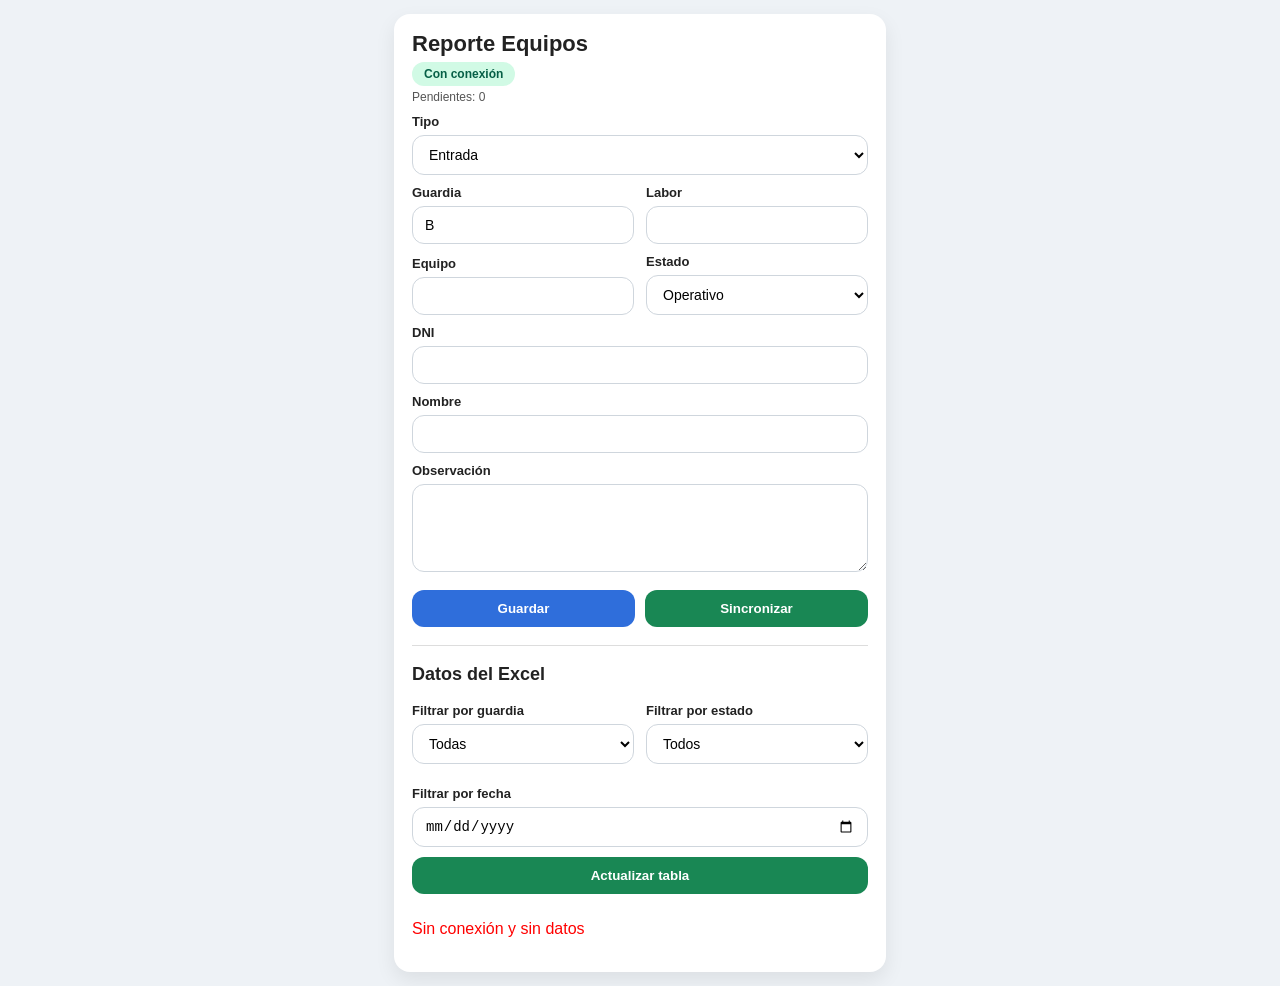
==== index.html @ 9c804cec "index.html" ====
<!DOCTYPE html>
<html lang="es">
<head>
<meta charset="UTF-8">
<meta name="viewport" content="width=device-width, initial-scale=1.0">
<title>Reporte Mina</title>

<link rel="manifest" href="./manifest.json">
<meta name="theme-color" content="#198754">

<style>
*{box-sizing:border-box}

body{
  margin:0;
  background:#eef2f6;
  font-family:Arial, sans-serif;
  color:#222;
}

.container{
  max-width:520px;
  margin:auto;
  padding:14px;
}

.card{
  background:#fff;
  padding:18px;
  border-radius:16px;
  box-shadow:0 8px 20px rgba(0,0,0,0.08);
}

h1,h3,label,th{
  font-family:'Century Gothic', Arial, sans-serif;
  font-weight:bold;
}

h1{
  margin:0 0 4px 0;
  font-size:22px;
  line-height:1.1;
}

h3{
  margin:18px 0 8px 0;
  font-size:18px;
}

.estado-box{
  margin-top:2px;
  font-size:12px;
  padding:5px 12px;
  border-radius:999px;
  display:inline-block;
  font-weight:bold;
}

.estado-ok{background:#d1fae5;color:#065f46}
.estado-off{background:#fee2e2;color:#991b1b}
.estado-sync{background:#fef3c7;color:#92400e}

.pendientes{
  margin-top:4px;
  font-size:12px;
  color:#555;
}

label{
  margin-top:10px;
  margin-bottom:6px;
  display:block;
  font-size:13px;
}

input,select,textarea{
  width:100%;
  padding:10px 12px;
  border-radius:12px;
  border:1px solid #cfd6dd;
  font-size:14px;
  background:#fff;
}

textarea{
  height:88px;
  resize:vertical;
}

.row{
  display:grid;
  grid-template-columns:1fr 1fr;
  gap:12px;
  align-items:end;
}

.btns{
  display:grid;
  grid-template-columns:1fr 1fr;
  gap:10px;
  margin-top:14px;
}

button{
  padding:11px 12px;
  border:none;
  border-radius:12px;
  font-weight:bold;
  font-family:Arial, sans-serif;
  cursor:pointer;
}

.btn-save{
  background:#2f6edb;
  color:#fff;
}

.btn-sync{
  background:#198754;
  color:#fff;
}

.btn-tabla{
  background:#198754;
  color:#fff;
  margin-top:10px;
  width:100%;
  display:block;
}

#mensaje{
  margin-top:10px;
  font-size:13px;
}

#tablaResumen{
  margin-top:12px;
}

.table-wrap{
  margin-top:10px;
  width:100%;
  overflow-x:auto;
}

table{
  width:100%;
  border-collapse:collapse;
  background:#fff;
  font-family:Arial, sans-serif;
  font-size:12px;
  table-layout:auto;
}

th{
  background:#198754;
  color:#fff;
  padding:9px 6px;
  white-space:nowrap;
  text-align:center;
  font-size:12px;
}

td{
  padding:9px 6px;
  border-bottom:1px solid #e5e7eb;
  vertical-align:middle;
  text-align:center;
  font-size:12px;
  word-wrap:break-word;
  white-space:nowrap;
}

tr:hover{
  background:#f9fafb;
}

.badge{
  display:inline-block;
  padding:4px 10px;
  border-radius:999px;
  color:#fff;
  font-weight:bold;
  font-size:11px;
  white-space:nowrap;
}

.badge-operativo{
  background:#198754;
}

.badge-inoperativo{
  background:#dc3545;
}

.badge-mantenimiento{
  background:#d39e00;
}

.small-note{
  font-size:12px;
  color:#666;
  margin-top:6px;
}

.autocomplete-wrap{
  position:relative;
}

.autocomplete-list{
  position:absolute;
  top:100%;
  left:0;
  right:0;
  background:#fff;
  border:1px solid #cfd6dd;
  border-top:none;
  border-radius:0 0 12px 12px;
  max-height:180px;
  overflow-y:auto;
  z-index:20;
  box-shadow:0 8px 20px rgba(0,0,0,0.08);
  display:none;
}

.autocomplete-item{
  padding:10px 12px;
  font-size:13px;
  cursor:pointer;
  border-bottom:1px solid #f1f5f9;
}

.autocomplete-item:last-child{
  border-bottom:none;
}

.autocomplete-item:hover{
  background:#f3f4f6;
}

@media (max-width:480px){
  .row{
    grid-template-columns:1fr;
  }

  table{
    font-size:11px;
  }

  th,td{
    padding:8px 4px;
    font-size:11px;
  }

  .badge{
    min-width:86px;
    font-size:10px;
  }
}
#tablaResumen{
  width:100%;
}

#tablaResumen table{
  width:100%;
}
#tablaResumen table{
  width:100%;
}

#tablaResumen th,
#tablaResumen td{
  width:25%; 
}
</style>
</head>

<body>
<div class="container">
  <div class="card">

    <h1>Reporte Equipos</h1>
    <div id="estadoConexion" class="estado-box">Verificando...</div>
    <div id="pendientes" class="pendientes"></div>

    <label for="tipo">Tipo</label>
    <select id="tipo">
      <option value="Entrada">Entrada</option>
      <option value="Salida">Salida</option>
    </select>

    <div class="row">
      <div>
        <label for="guardia">Guardia</label>
        <input id="guardia" readonly>
      </div>
      <div>
        <label for="labor">Labor</label>
        <div class="autocomplete-wrap">
          <input id="labor" autocomplete="off">
          <div id="listaLabor" class="autocomplete-list"></div>
        </div>
      </div>
    </div>

    <div class="row">
      <div>
        <label for="equipo">Equipo</label>
        <div class="autocomplete-wrap">
          <input id="equipo" autocomplete="off">
          <div id="listaEquipo" class="autocomplete-list"></div>
        </div>
      </div>
      <div>
        <label for="estado">Estado</label>
        <select id="estado">
          <option value="Operativo">Operativo</option>
          <option value="Inoperativo">Inoperativo</option>
          <option value="Mantenimiento prevent.">Mantenimiento preven.</option>
          <option value="Mantenimiento correct.">Mantenimiento correct.</option>
          <option value="Stand by">Stand by</option>
        </select>
      </div>
    </div>

    <label for="dni">DNI</label>
    <div class="autocomplete-wrap">
      <input id="dni" autocomplete="off">
      <div id="listaDni" class="autocomplete-list"></div>
    </div>

    <label>Nombre</label>
      <input id="nombre" readonly>

    <label for="obs">Observación</label>
    <textarea id="obs"></textarea>

    <div class="btns">
      <button class="btn-save" onclick="guardar()">Guardar</button>
      <button id="btnSync" class="btn-sync" onclick="sincronizar()">Sincronizar</button>
    </div>

    <div id="mensaje"></div>

    <hr style="margin:18px 0;border:none;height:1px;background:#ddd;">

    <h3>Datos del Excel</h3>

    <div class="row">
      <div>
        <label for="filtroGuardia">Filtrar por guardia</label>
        <select id="filtroGuardia" onchange="cargarTablaExcel()">
          <option value="">Todas</option>
          <option value="A">A</option>
          <option value="B">B</option>
          <option value="C">C</option>
        </select>
      </div>
    
      <div>
        <label for="filtroEstado">Filtrar por estado</label>
        <select id="filtroEstado" onchange="cargarTablaExcel()">
          <option value="">Todos</option>
          <option value="Operativo">Operativo</option>
          <option value="Inoperativo">Inoperativo</option>
          <option value="Mantenimiento prevent.">Mantenimiento prevent.</option>
          <option value="Mantenimiento correct.">Mantenimiento correct.</option>
          <option value="Stand by">Stand by</option>
        </select>
      </div>
    
      <div style="grid-column:1 / -1;">
        <label for="filtroFecha">Filtrar por fecha</label>
        <input type="date" id="filtroFecha" onchange="cargarTablaExcel()">
      </div>
    </div>
    
    <button type="button" class="btn-tabla" onclick="cargarTablaExcel()">
      Actualizar tabla
    </button>
    
    <div class="table-wrap">
      <div id="tablaResumen"></div>
    </div>

  </div>
</div>

<script>
const URL = "https://script.google.com/macros/s/AKfycbzGMqcrhYRMPCSRjDx5W0LFMunXITi9N-FaDyS7tcSuE_UpmveOScwqLj5_-l5EfVarYw/exec";

let listasMaestras = {
  dni: [],
  equipos: [],
  labores: []
};

// Fecha limpia
function obtenerFecha() {
  const n = new Date();
  const dd = String(n.getDate()).padStart(2, '0');
  const mm = String(n.getMonth() + 1).padStart(2, '0');
  const yyyy = n.getFullYear();
  const hh = String(n.getHours()).padStart(2, '0');
  const mi = String(n.getMinutes()).padStart(2, '0');
  const ss = String(n.getSeconds()).padStart(2, '0');
  return `${dd}/${mm}/${yyyy} ${hh}:${mi}:${ss}`;
}

// Guardia automática

function obtenerGuardia() {

  const ahora = new Date();
  const hora = ahora.getHours();

  const esDia = hora >= 7 && hora < 19;

  const fecha = new Date(ahora);
  if (hora < 7) {
    fecha.setDate(fecha.getDate() - 1);
  }

  const base = new Date("2026-04-14T07:00:00");

  const diffDias = Math.floor((fecha - base) / (1000 * 60 * 60 * 24));

  const ciclo = ((diffDias % 21) + 21) % 21;

  if (ciclo < 7) {
    return esDia ? "B" : "A";
  } else if (ciclo < 14) {
    return esDia ? "A" : "B";
  } else {
    return esDia ? "C" : "A";
  }
}

// Actualizar guardia visible
function actualizarGuardiaVisible() {
  document.getElementById("guardia").value = obtenerGuardia();
}

// Estado conexión
function actualizarEstado(tipo) {
  const el = document.getElementById("estadoConexion");
  el.className = "estado-box";

  if (tipo === "online") {
    el.textContent = "Con conexión";
    el.classList.add("estado-ok");
  } else if (tipo === "offline") {
    el.textContent = "Sin conexión";
    el.classList.add("estado-off");
  } else if (tipo === "sync") {
    el.textContent = "Sincronizando...";
    el.classList.add("estado-sync");
  }
}

function verificarConexion() {
  const estado = document.getElementById("estadoConexion");

  if (navigator.onLine) {
    estado.textContent = "Con conexión";
    estado.className = "estado-box estado-ok";
  } else {
    estado.textContent = "Sin conexión";
    estado.className = "estado-box estado-off";
  }
}

// Mensaje
function mostrarMensaje(t) {
  document.getElementById("mensaje").textContent = t;
}

// Pendientes
function actualizarPendientes() {
  const arr = JSON.parse(localStorage.getItem("data") || "[]");
  document.getElementById("pendientes").textContent = "Pendientes: " + arr.length;
}

async function cargarListasMaestras() {
  try {
    const res = await fetch(URL + "?listas=1");
    const data = await res.json();

    listasMaestras = data;

    // GUARDAR LOCAL
    localStorage.setItem("listas", JSON.stringify(data));

  } catch (error) {

    console.warn("Offline → usando listas guardadas");

    const guardado = localStorage.getItem("listas");

    if (guardado) {
      listasMaestras = JSON.parse(guardado);
    } else {
      listasMaestras = { dni: [], equipos: [], labores: [] };
    }
  }
}

// Mostrar dropdown bonito
function inicializarAutocomplete(inputId, listaId, tipoLista) {
  const input = document.getElementById(inputId);
  const lista = document.getElementById(listaId);

  input.addEventListener("input", () => {
    const valor = input.value.trim().toLowerCase();
    lista.innerHTML = "";

    if (!valor) {
      lista.style.display = "none";
      return;
    }

    const origen = listasMaestras[tipoLista] || [];

    console.log("USANDO LISTA:", tipoLista, origen);
    const filtrados = origen
      .filter(item => {
        if (tipoLista === "dni") {
          return item.dni.toLowerCase().includes(valor) ||
                 item.nombre.toLowerCase().includes(valor);
        } else {
          return item.toLowerCase().includes(valor);
        }
      })
      .slice(0, 8);

    if (filtrados.length === 0) {
      lista.style.display = "none";
      return;
    }

    filtrados.forEach(item => {
      const div = document.createElement("div");
      div.className = "autocomplete-item";
      if (tipoLista === "dni") {
        div.textContent = item.dni + " - " + item.nombre;
      } else {
        div.textContent = item;
      }

      div.onclick = () => {
        if (tipoLista === "dni") {
          input.value = item.dni;
          document.getElementById("nombre").value = item.nombre;
        } else {
          input.value = item;
        }
      
        lista.style.display = "none";
      };
      lista.appendChild(div);
    });

    lista.style.display = "block";
  });

  input.addEventListener("focus", () => {
    input.dispatchEvent(new Event("input"));
  });

  document.addEventListener("click", (e) => {
    if (!lista.contains(e.target) && e.target !== input) {
      lista.style.display = "none";
    }
  });
}

// Validar que el valor exista en la lista
function existeEnLista(valor, tipoLista) {
  const origen = listasMaestras[tipoLista] || [];

  if (tipoLista === "dni") {
    return origen.some(x => x.dni === valor.trim());
  } else {
    return origen.includes(valor.trim());
  }
}

// Guardar local
function guardar() {
  const data = {
    id: Date.now().toString() + "_" + Math.floor(Math.random() * 1000),
    fecha: obtenerFecha(),
    tipo: document.getElementById("tipo").value,
    dni: document.getElementById("dni").value.trim(),
    nombre: document.getElementById("nombre").value.trim(),
    equipo: document.getElementById("equipo").value.trim(),
    labor: document.getElementById("labor").value.trim(),
    estado: document.getElementById("estado").value,
    guardia: obtenerGuardia(),
    observacion: document.getElementById("obs").value.trim()
  };

  if (!data.dni || !data.equipo || !data.labor || !data.observacion) {
    mostrarMensaje("Completa DNI, equipo, labor y observación");
    return;
  }

  if (!existeEnLista(data.dni, "dni")) {
    mostrarMensaje("El DNI debe ser uno de la lista");
    return;
  }

  if (!existeEnLista(data.equipo, "equipos")) {
    mostrarMensaje("El equipo debe ser uno de la lista");
    return;
  }

  if (!existeEnLista(data.labor, "labores")) {
    mostrarMensaje("La labor debe ser una de la lista");
    return;
  }

  let arr = JSON.parse(localStorage.getItem("data") || "[]");
  arr.push(data);
  localStorage.setItem("data", JSON.stringify(arr));

  mostrarMensaje("Guardado localmente");
  actualizarPendientes();

  document.getElementById("dni").value = "";
  document.getElementById("nombre").value = "";
  document.getElementById("equipo").value = "";
  document.getElementById("labor").value = "";
  document.getElementById("obs").value = "";
}

// Sincronizar
let sincronizando = false;

async function sincronizar() {
  if (sincronizando) {
    mostrarMensaje("Ya se está sincronizando...");
    return;
  }

  const arr = JSON.parse(localStorage.getItem("data") || "[]");

  if (arr.length === 0) {
    mostrarMensaje("No hay datos pendientes");
    actualizarPendientes();
    return;
  }

  sincronizando = true;

  const btn = document.getElementById("btnSync");
  btn.disabled = true;
  btn.textContent = "Enviando...";
  actualizarEstado("sync");

  try {
    for (const r of arr) {
      const res = await fetch(URL, {
        method: "POST",
        headers: { "Content-Type": "text/plain" },
        body: JSON.stringify(r)
      });

      const txt = await res.text();

      if (!res.ok || txt.includes("ERROR") || txt.includes("Error")) {
        throw new Error(txt || "Fallo al enviar");
      }
    }

    localStorage.removeItem("data");
    mostrarMensaje("Sincronizado correctamente");
    actualizarPendientes();
    cargarTablaExcel();

  } catch (err) {
    console.error(err);
    mostrarMensaje("Error al sincronizar");
    actualizarEstado("offline");
  } finally {
    sincronizando = false;
    btn.disabled = false;
    btn.textContent = "Sincronizar";
    if (navigator.onLine) {
      actualizarEstado("online");
    }
  }
}

// Cargar tabla desde Excel
function renderTabla(data) {
  if (!Array.isArray(data)) {
    document.getElementById("tablaResumen").innerHTML =
      "<p style='color:red;'>No se pudo cargar la tabla</p>";
    return;
  }

  const g = document.getElementById("filtroGuardia").value.trim();
  const e = document.getElementById("filtroEstado").value.trim();
  const f = document.getElementById("filtroFecha").value;

  let html = `
    <table>
      <tr>
        <th>Equipo</th>
        <th>Labor</th>
        <th>Estado</th>
        <th>Obs</th>
      </tr>
  `;

  let filas = 0;

  data.slice(1).forEach(r => {
    const fecha = (r[0] || "").trim();
    const estado = (r[8] || "").trim();
    const guardia = (r[9] || "").trim();

    let fechaOK = true;

    if (f && fecha) {
      const p = fecha.split("/");
      if (p.length === 3) {
        const iso = `${p[2]}-${String(p[1]).padStart(2,"0")}-${String(p[0]).padStart(2,"0")}`;
        fechaOK = (iso === f);
      } else {
        fechaOK = false;
      }
    }

    const matchGuardia = !g || guardia === g;
    const matchEstado = !e || estado === e;

    if (matchGuardia && matchEstado && fechaOK) {

      let badgeClass = "badge-mantenimiento";

      if (estado === "Operativo") badgeClass = "badge-operativo";
      else if (estado === "Inoperativo") badgeClass = "badge-inoperativo";

      html += `
        <tr>
          <td>${r[5] || ""}</td>
          <td>${r[6] || ""}</td>
          <td><span class="badge ${badgeClass}">${estado}</span></td>
          <td>${r[10] || ""}</td>
        </tr>
      `;
      filas++;
    }
  });

  html += "</table>";

  document.getElementById("tablaResumen").innerHTML =
    filas === 0
      ? "<p style='text-align:center;'>No hay datos</p>"
      : html;
}

// Subir la tabla a la interfaz
  
async function cargarTablaExcel() {
  console.log("Cargando tabla...");

  try {
    const res = await fetch(URL);

    if (!res.ok) {
      throw new Error("Error al obtener datos");
    }

    const data = await res.json();

    // Guardar cache
    localStorage.setItem("tabla_cache", JSON.stringify(data));

    renderTabla(data);

  } catch (err) {
    console.warn("Offline → usando cache");

    const cache = localStorage.getItem("tabla_cache");

    if (cache) {
      renderTabla(JSON.parse(cache));
    } else {
      document.getElementById("tablaResumen").innerHTML =
        "<p style='color:red;'>Sin conexión y sin datos</p>";
    }
  }
}
// Eventos de conexión
window.addEventListener("online", () => {
  actualizarEstado("online");
  const arr = JSON.parse(localStorage.getItem("data") || "[]");
  if (arr.length > 0) {
    mostrarMensaje("Conexión recuperada, enviando...");
    sincronizar();
  }
});

window.addEventListener("offline", () => {
  actualizarEstado("offline");
});

// Inicial

window.addEventListener("load", async () => {

  actualizarGuardiaVisible();
  actualizarPendientes();
  verificarConexion();

  await cargarListasMaestras();

  console.log("LISTAS CARGADAS:", listasMaestras);

  inicializarAutocomplete("dni", "listaDni", "dni");
  inicializarAutocomplete("equipo", "listaEquipo", "equipos");
  inicializarAutocomplete("labor", "listaLabor", "labores");

  await cargarTablaExcel();

  document.getElementById("dni").addEventListener("input", () => {
    const valor = document.getElementById("dni").value.trim();

    const encontrado = listasMaestras.dni.find(x => x.dni === valor);

    document.getElementById("nombre").value = encontrado ? encontrado.nombre : "";
  });

  const arr = JSON.parse(localStorage.getItem("data") || "[]");
  if (navigator.onLine && arr.length > 0) {
    mostrarMensaje("Enviando datos pendientes...");
    sincronizar();
  }

});

setInterval(actualizarGuardiaVisible, 30000);
  
</script>
</body>
</html>
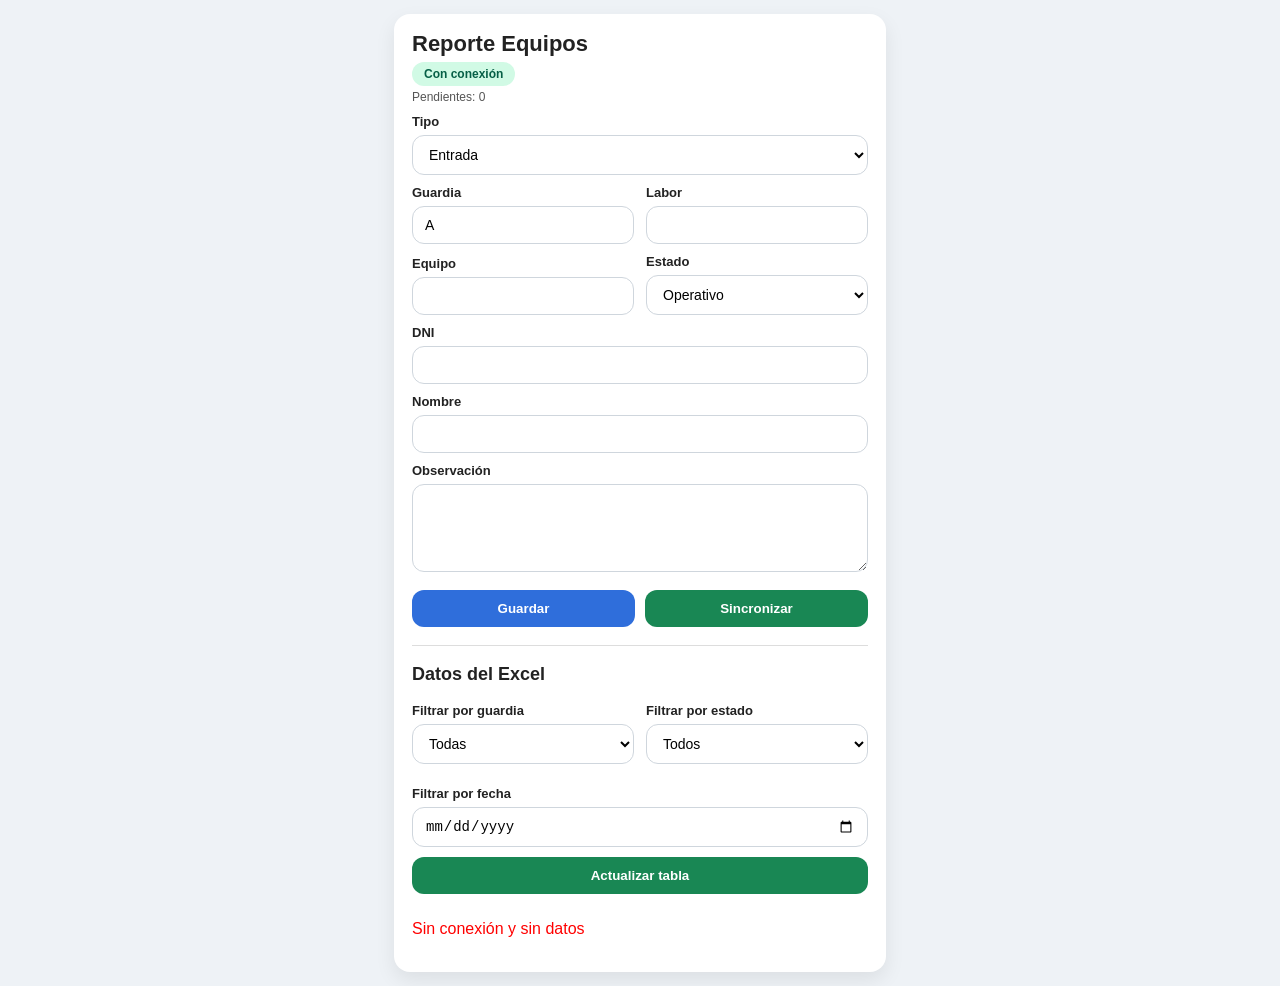
==== commit f2fb908c: "Update index.html" ====
--- a/index.html
+++ b/index.html
@@ -421,7 +421,7 @@
     fecha.setDate(fecha.getDate() - 1);
   }
 
-  const base = new Date("2026-04-14T07:00:00");
+  const base = new Date(2026, 3, 7, 7, 0, 0);
 
   const diffDias = Math.floor((fecha - base) / (1000 * 60 * 60 * 24));
 
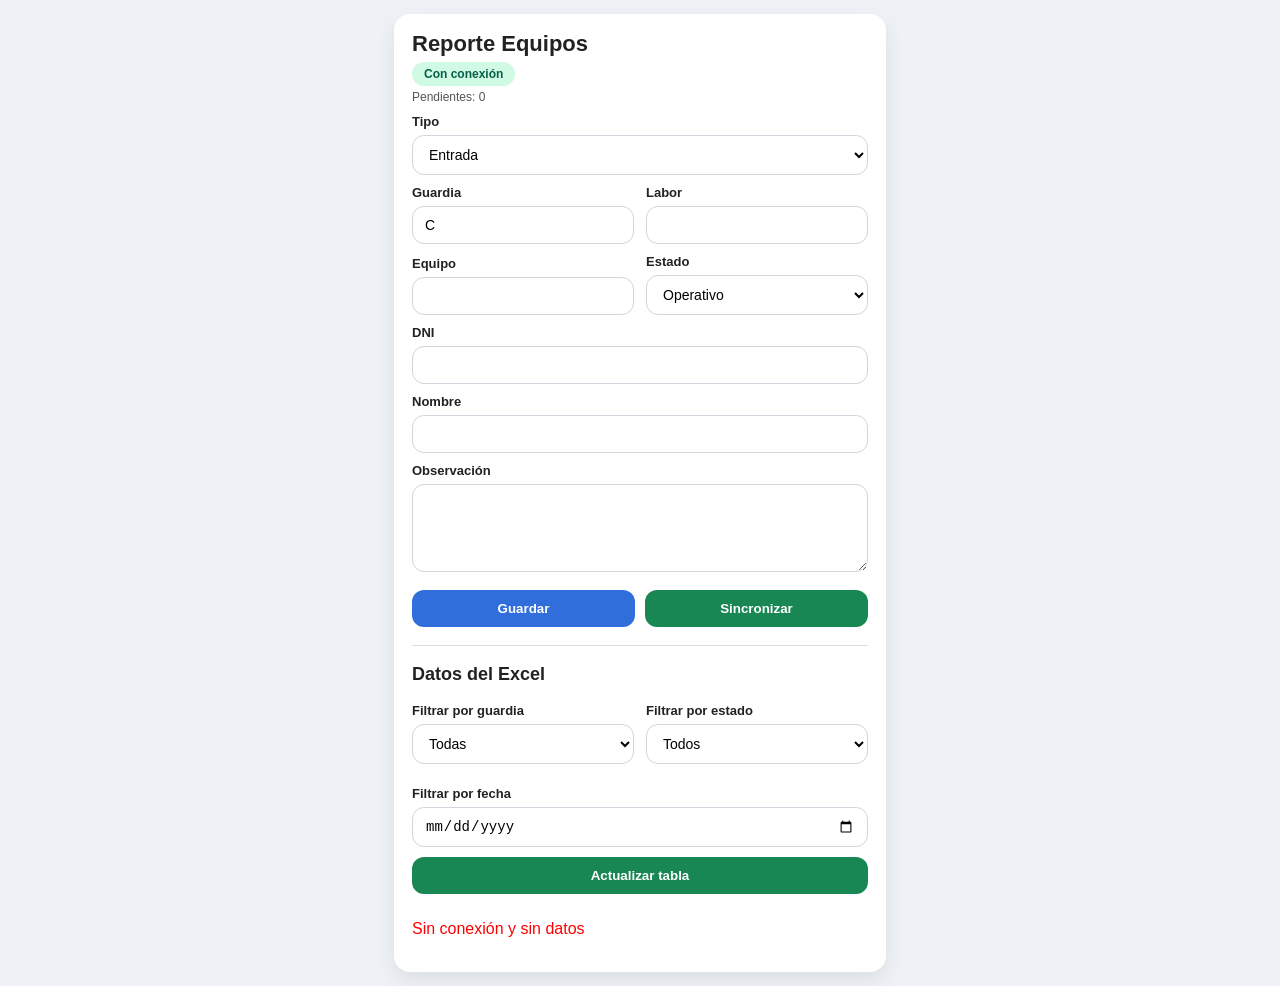
==== commit 0908d474: "index.html" ====
--- a/index.html
+++ b/index.html
@@ -421,7 +421,7 @@
     fecha.setDate(fecha.getDate() - 1);
   }
 
-  const base = new Date(2026, 3, 7, 7, 0, 0);
+  const base = new Date(2026, 3, 21, 7, 0, 0);
 
   const diffDias = Math.floor((fecha - base) / (1000 * 60 * 60 * 24));
 
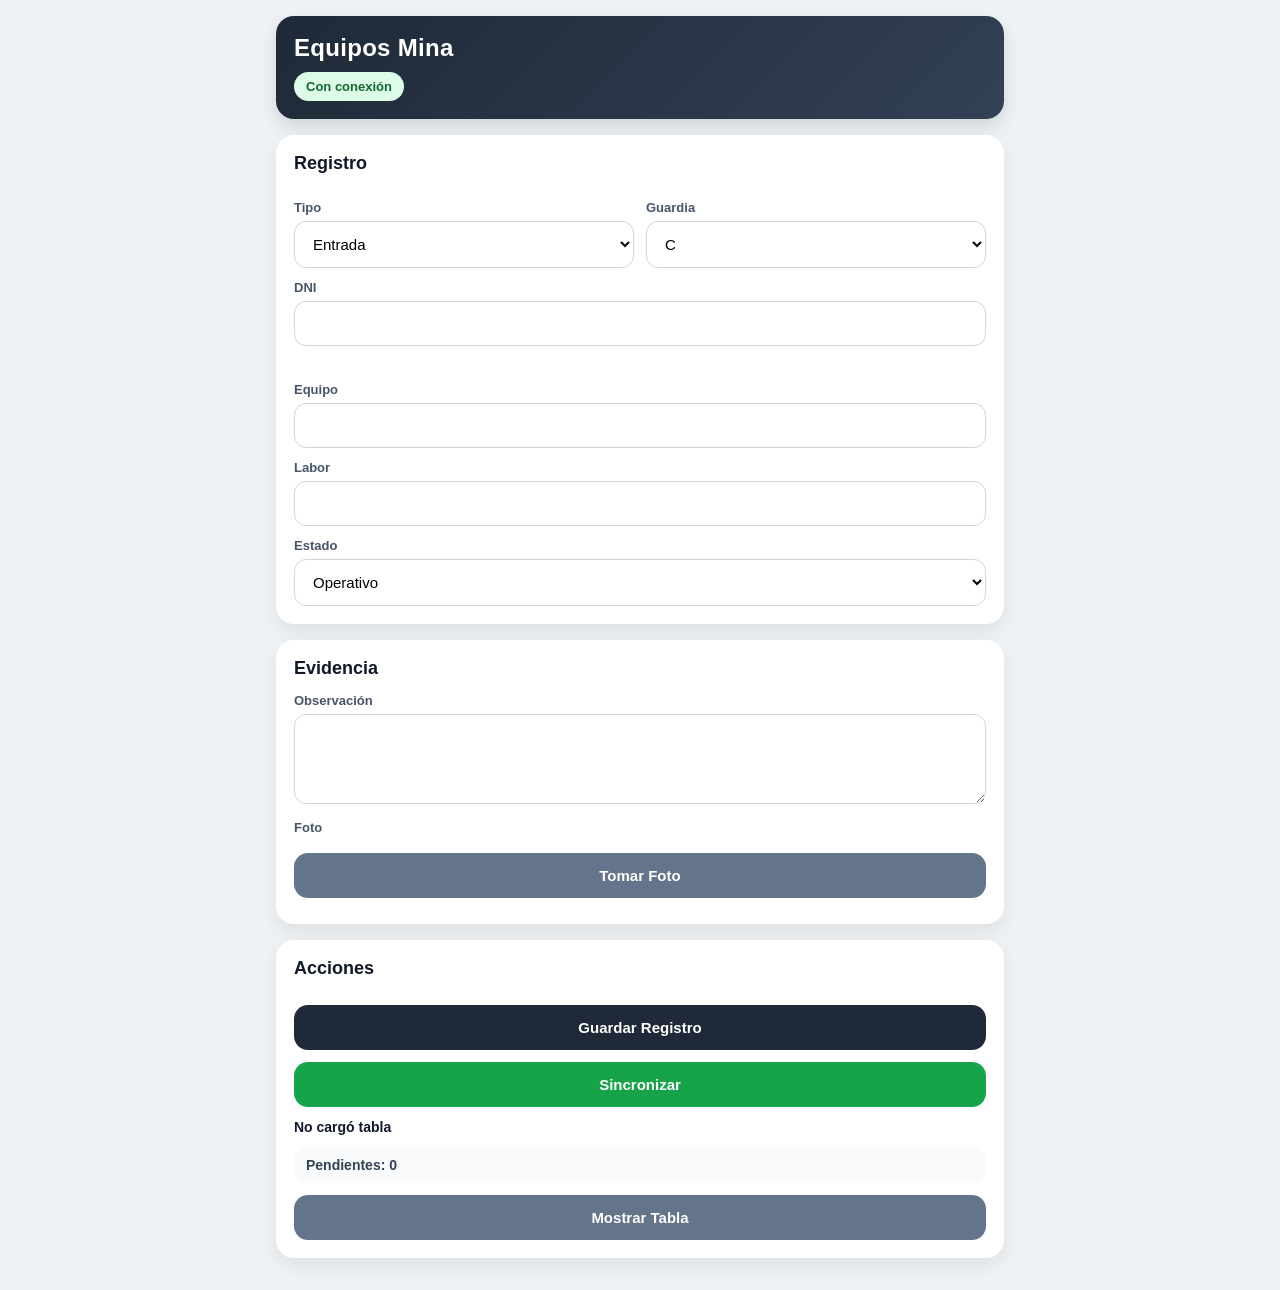
==== commit c931eed5: "Add files via upload" ====
--- a/index.html
+++ b/index.html
@@ -3,848 +3,188 @@
 <head>
 <meta charset="UTF-8">
 <meta name="viewport" content="width=device-width, initial-scale=1.0">
-<title>Reporte Mina</title>
+<title>Ubicación de Equipos - Mina </title>
 
-<link rel="manifest" href="./manifest.json">
+<link rel="manifest" href="manifest.json">
 <meta name="theme-color" content="#198754">
 
-<style>
-*{box-sizing:border-box}
-
-body{
-  margin:0;
-  background:#eef2f6;
-  font-family:Arial, sans-serif;
-  color:#222;
-}
-
-.container{
-  max-width:520px;
-  margin:auto;
-  padding:14px;
-}
-
-.card{
-  background:#fff;
-  padding:18px;
-  border-radius:16px;
-  box-shadow:0 8px 20px rgba(0,0,0,0.08);
-}
-
-h1,h3,label,th{
-  font-family:'Century Gothic', Arial, sans-serif;
-  font-weight:bold;
-}
-
-h1{
-  margin:0 0 4px 0;
-  font-size:22px;
-  line-height:1.1;
-}
-
-h3{
-  margin:18px 0 8px 0;
-  font-size:18px;
-}
-
-.estado-box{
-  margin-top:2px;
-  font-size:12px;
-  padding:5px 12px;
-  border-radius:999px;
-  display:inline-block;
-  font-weight:bold;
-}
-
-.estado-ok{background:#d1fae5;color:#065f46}
-.estado-off{background:#fee2e2;color:#991b1b}
-.estado-sync{background:#fef3c7;color:#92400e}
-
-.pendientes{
-  margin-top:4px;
-  font-size:12px;
-  color:#555;
-}
-
-label{
-  margin-top:10px;
-  margin-bottom:6px;
-  display:block;
-  font-size:13px;
-}
-
-input,select,textarea{
-  width:100%;
-  padding:10px 12px;
-  border-radius:12px;
-  border:1px solid #cfd6dd;
-  font-size:14px;
-  background:#fff;
-}
-
-textarea{
-  height:88px;
-  resize:vertical;
-}
-
-.row{
-  display:grid;
-  grid-template-columns:1fr 1fr;
-  gap:12px;
-  align-items:end;
-}
-
-.btns{
-  display:grid;
-  grid-template-columns:1fr 1fr;
-  gap:10px;
-  margin-top:14px;
-}
-
-button{
-  padding:11px 12px;
-  border:none;
-  border-radius:12px;
-  font-weight:bold;
-  font-family:Arial, sans-serif;
-  cursor:pointer;
-}
-
-.btn-save{
-  background:#2f6edb;
-  color:#fff;
-}
-
-.btn-sync{
-  background:#198754;
-  color:#fff;
-}
-
-.btn-tabla{
-  background:#198754;
-  color:#fff;
-  margin-top:10px;
-  width:100%;
-  display:block;
-}
-
-#mensaje{
-  margin-top:10px;
-  font-size:13px;
-}
-
-#tablaResumen{
-  margin-top:12px;
-}
-
-.table-wrap{
-  margin-top:10px;
-  width:100%;
-  overflow-x:auto;
-}
-
-table{
-  width:100%;
-  border-collapse:collapse;
-  background:#fff;
-  font-family:Arial, sans-serif;
-  font-size:12px;
-  table-layout:auto;
-}
-
-th{
-  background:#198754;
-  color:#fff;
-  padding:9px 6px;
-  white-space:nowrap;
-  text-align:center;
-  font-size:12px;
-}
-
-td{
-  padding:9px 6px;
-  border-bottom:1px solid #e5e7eb;
-  vertical-align:middle;
-  text-align:center;
-  font-size:12px;
-  word-wrap:break-word;
-  white-space:nowrap;
-}
-
-tr:hover{
-  background:#f9fafb;
-}
-
-.badge{
-  display:inline-block;
-  padding:4px 10px;
-  border-radius:999px;
-  color:#fff;
-  font-weight:bold;
-  font-size:11px;
-  white-space:nowrap;
-}
-
-.badge-operativo{
-  background:#198754;
-}
-
-.badge-inoperativo{
-  background:#dc3545;
-}
-
-.badge-mantenimiento{
-  background:#d39e00;
-}
-
-.small-note{
-  font-size:12px;
-  color:#666;
-  margin-top:6px;
-}
-
-.autocomplete-wrap{
-  position:relative;
-}
-
-.autocomplete-list{
-  position:absolute;
-  top:100%;
-  left:0;
-  right:0;
-  background:#fff;
-  border:1px solid #cfd6dd;
-  border-top:none;
-  border-radius:0 0 12px 12px;
-  max-height:180px;
-  overflow-y:auto;
-  z-index:20;
-  box-shadow:0 8px 20px rgba(0,0,0,0.08);
-  display:none;
-}
-
-.autocomplete-item{
-  padding:10px 12px;
-  font-size:13px;
-  cursor:pointer;
-  border-bottom:1px solid #f1f5f9;
-}
-
-.autocomplete-item:last-child{
-  border-bottom:none;
-}
-
-.autocomplete-item:hover{
-  background:#f3f4f6;
-}
-
-@media (max-width:480px){
-  .row{
-    grid-template-columns:1fr;
-  }
-
-  table{
-    font-size:11px;
-  }
-
-  th,td{
-    padding:8px 4px;
-    font-size:11px;
-  }
-
-  .badge{
-    min-width:86px;
-    font-size:10px;
-  }
-}
-#tablaResumen{
-  width:100%;
-}
-
-#tablaResumen table{
-  width:100%;
-}
-#tablaResumen table{
-  width:100%;
-}
-
-#tablaResumen th,
-#tablaResumen td{
-  width:25%; 
-}
-</style>
+<link rel="stylesheet" href="style.css">
 </head>
 
 <body>
-<div class="container">
-  <div class="card">
 
-    <h1>Reporte Equipos</h1>
-    <div id="estadoConexion" class="estado-box">Verificando...</div>
-    <div id="pendientes" class="pendientes"></div>
+<div class="app">
 
-    <label for="tipo">Tipo</label>
-    <select id="tipo">
-      <option value="Entrada">Entrada</option>
-      <option value="Salida">Salida</option>
-    </select>
+<header class="topbar">
+  <h1>Equipos Mina</h1>
+  <div id="estadoConexion" class="estado online">Conectando...</div>
+</header>
 
-    <div class="row">
-      <div>
-        <label for="guardia">Guardia</label>
-        <input id="guardia" readonly>
-      </div>
-      <div>
-        <label for="labor">Labor</label>
-        <div class="autocomplete-wrap">
-          <input id="labor" autocomplete="off">
-          <div id="listaLabor" class="autocomplete-list"></div>
-        </div>
-      </div>
-    </div>
+<!-- REGISTRO -->
+<section class="card">
+<h3>Registro</h3>
 
-    <div class="row">
-      <div>
-        <label for="equipo">Equipo</label>
-        <div class="autocomplete-wrap">
-          <input id="equipo" autocomplete="off">
-          <div id="listaEquipo" class="autocomplete-list"></div>
-        </div>
-      </div>
-      <div>
-        <label for="estado">Estado</label>
-        <select id="estado">
-          <option value="Operativo">Operativo</option>
-          <option value="Inoperativo">Inoperativo</option>
-          <option value="Mantenimiento prevent.">Mantenimiento preven.</option>
-          <option value="Mantenimiento correct.">Mantenimiento correct.</option>
-          <option value="Stand by">Stand by</option>
-        </select>
-      </div>
-    </div>
+<div class="fila2">
+<div>
+<label>Tipo</label>
+<select id="tipo">
+<option value="Entrada">Entrada</option>
+<option value="Salida">Salida</option>
+</select>
+</div>
 
-    <label for="dni">DNI</label>
-    <div class="autocomplete-wrap">
-      <input id="dni" autocomplete="off">
-      <div id="listaDni" class="autocomplete-list"></div>
-    </div>
+<div>
+<label>Guardia</label>
+<select id="guardia">
+<option>A</option>
+<option>B</option>
+<option>C</option>
+</select>
+</div>
+</div>
 
-    <label>Nombre</label>
-      <input id="nombre" readonly>
+<label>DNI</label>
+<input id="dni" list="listaDNI">
+<datalist id="listaDNI"></datalist>
 
-    <label for="obs">Observación</label>
-    <textarea id="obs"></textarea>
+<div id="nombre" class="nombreVista"></div>
 
-    <div class="btns">
-      <button class="btn-save" onclick="guardar()">Guardar</button>
-      <button id="btnSync" class="btn-sync" onclick="sincronizar()">Sincronizar</button>
-    </div>
+<label>Equipo</label>
+<input id="equipo" list="listaEquipos">
+<datalist id="listaEquipos"></datalist>
 
-    <div id="mensaje"></div>
+<label>Labor</label>
+<input id="labor" list="listaLabores">
+<datalist id="listaLabores"></datalist>
 
-    <hr style="margin:18px 0;border:none;height:1px;background:#ddd;">
+<label>Estado</label>
+<select id="estado">
+<option>Operativo</option>
+<option>Inoperativo</option>
+<option>Mtto Preventivo</option>
+<option>Mtto Correctivo</option>
+<option>Stand By</option>
+</select>
 
-    <h3>Datos del Excel</h3>
+</section>
 
-    <div class="row">
-      <div>
-        <label for="filtroGuardia">Filtrar por guardia</label>
-        <select id="filtroGuardia" onchange="cargarTablaExcel()">
-          <option value="">Todas</option>
-          <option value="A">A</option>
-          <option value="B">B</option>
-          <option value="C">C</option>
-        </select>
-      </div>
-    
-      <div>
-        <label for="filtroEstado">Filtrar por estado</label>
-        <select id="filtroEstado" onchange="cargarTablaExcel()">
-          <option value="">Todos</option>
-          <option value="Operativo">Operativo</option>
-          <option value="Inoperativo">Inoperativo</option>
-          <option value="Mantenimiento prevent.">Mantenimiento prevent.</option>
-          <option value="Mantenimiento correct.">Mantenimiento correct.</option>
-          <option value="Stand by">Stand by</option>
-        </select>
-      </div>
-    
-      <div style="grid-column:1 / -1;">
-        <label for="filtroFecha">Filtrar por fecha</label>
-        <input type="date" id="filtroFecha" onchange="cargarTablaExcel()">
-      </div>
-    </div>
-    
-    <button type="button" class="btn-tabla" onclick="cargarTablaExcel()">
-      Actualizar tabla
+<!-- EVIDENCIA -->
+<section class="card">
+<h3>Evidencia</h3>
+
+<label>Observación</label>
+<textarea id="obs"></textarea>
+
+<label>Foto</label>
+
+<input
+type="file"
+id="foto"
+accept="image/*"
+style="display:none;">
+
+<button
+type="button"
+class="btn gris"
+onclick="document.getElementById('foto').click()">
+Tomar Foto
+</button>
+
+<div id="nombreFoto"></div>
+
+</section>
+
+<!-- ACCIONES -->
+<section class="card">
+<h3>Acciones</h3>
+
+<button id="btnGuardar" class="btn azul">
+Guardar Registro
+</button>
+
+<button id="btnSync" class="btn verde">
+Sincronizar
+</button>
+
+<div id="mensaje"></div>
+
+<div class="pendientes">
+Pendientes: <span id="numPendientes">0</span>
+</div>
+
+<button class="btn gris" id="btnTabla">
+Mostrar Tabla
+</button>
+
+</section>
+
+<!-- HISTORIAL -->
+<section class="card" id="seccionTabla" style="display:none;">
+<h3>Últimos registros</h3>
+
+<div class="fila2">
+<div>
+<label>Fecha</label>
+<input type="date" id="filtroFecha">
+</div>
+
+<div>
+<label>Guardia</label>
+<select id="filtroGuardia">
+<option value="">Todas</option>
+<option>A</option>
+<option>B</option>
+<option>C</option>
+</select>
+</div>
+</div>
+
+<label>Equipo</label>
+<input id="filtroEquipo" list="listaEquipos">
+
+<label>Estado</label>
+<select id="filtroEstado">
+<option value="">Todos</option>
+<option>Operativo</option>
+<option>Inoperativo</option>
+<option>Mtto Preventivo</option>
+<option>Mtto Correctivo</option>
+<option>Stand By</option>
+</select>
+
+<button class="btn verde" id="btnFiltrar">
+Filtrar
+</button>
+
+<div id="tabla"></div>
+
+</section>
+
+</div>
+
+<div id="modalObs" class="modal">
+  <div class="modal-box">
+    <h3>Observación</h3>
+
+    <div id="textoObs"></div>
+
+    <button class="btn verde" onclick="cerrarModal()">
+      Cerrar
     </button>
-    
-    <div class="table-wrap">
-      <div id="tablaResumen"></div>
-    </div>
-
   </div>
 </div>
 
+<script src="db.js"></script>
+<script src="sync.js"></script>
+<script src="app.js"></script>
+
 <script>
-const URL = "https://script.google.com/macros/s/AKfycbzGMqcrhYRMPCSRjDx5W0LFMunXITi9N-FaDyS7tcSuE_UpmveOScwqLj5_-l5EfVarYw/exec";
+if ("serviceWorker" in navigator) {
+  navigator.serviceWorker.register("./service-worker.js")
+    .then(() => console.log("SW registrado"))
+    .catch(err => console.log(err));
+}
+</script>
 
-let listasMaestras = {
-  dni: [],
-  equipos: [],
-  labores: []
-};
-
-// Fecha limpia
-function obtenerFecha() {
-  const n = new Date();
-  const dd = String(n.getDate()).padStart(2, '0');
-  const mm = String(n.getMonth() + 1).padStart(2, '0');
-  const yyyy = n.getFullYear();
-  const hh = String(n.getHours()).padStart(2, '0');
-  const mi = String(n.getMinutes()).padStart(2, '0');
-  const ss = String(n.getSeconds()).padStart(2, '0');
-  return `${dd}/${mm}/${yyyy} ${hh}:${mi}:${ss}`;
-}
-
-// Guardia automática
-
-function obtenerGuardia() {
-
-  const ahora = new Date();
-  const hora = ahora.getHours();
-
-  const esDia = hora >= 7 && hora < 19;
-
-  const fecha = new Date(ahora);
-  if (hora < 7) {
-    fecha.setDate(fecha.getDate() - 1);
-  }
-
-  const base = new Date(2026, 3, 21, 7, 0, 0);
-
-  const diffDias = Math.floor((fecha - base) / (1000 * 60 * 60 * 24));
-
-  const ciclo = ((diffDias % 21) + 21) % 21;
-
-  if (ciclo < 7) {
-    return esDia ? "B" : "A";
-  } else if (ciclo < 14) {
-    return esDia ? "A" : "B";
-  } else {
-    return esDia ? "C" : "A";
-  }
-}
-
-// Actualizar guardia visible
-function actualizarGuardiaVisible() {
-  document.getElementById("guardia").value = obtenerGuardia();
-}
-
-// Estado conexión
-function actualizarEstado(tipo) {
-  const el = document.getElementById("estadoConexion");
-  el.className = "estado-box";
-
-  if (tipo === "online") {
-    el.textContent = "Con conexión";
-    el.classList.add("estado-ok");
-  } else if (tipo === "offline") {
-    el.textContent = "Sin conexión";
-    el.classList.add("estado-off");
-  } else if (tipo === "sync") {
-    el.textContent = "Sincronizando...";
-    el.classList.add("estado-sync");
-  }
-}
-
-function verificarConexion() {
-  const estado = document.getElementById("estadoConexion");
-
-  if (navigator.onLine) {
-    estado.textContent = "Con conexión";
-    estado.className = "estado-box estado-ok";
-  } else {
-    estado.textContent = "Sin conexión";
-    estado.className = "estado-box estado-off";
-  }
-}
-
-// Mensaje
-function mostrarMensaje(t) {
-  document.getElementById("mensaje").textContent = t;
-}
-
-// Pendientes
-function actualizarPendientes() {
-  const arr = JSON.parse(localStorage.getItem("data") || "[]");
-  document.getElementById("pendientes").textContent = "Pendientes: " + arr.length;
-}
-
-async function cargarListasMaestras() {
-  try {
-    const res = await fetch(URL + "?listas=1");
-    const data = await res.json();
-
-    listasMaestras = data;
-
-    // GUARDAR LOCAL
-    localStorage.setItem("listas", JSON.stringify(data));
-
-  } catch (error) {
-
-    console.warn("Offline → usando listas guardadas");
-
-    const guardado = localStorage.getItem("listas");
-
-    if (guardado) {
-      listasMaestras = JSON.parse(guardado);
-    } else {
-      listasMaestras = { dni: [], equipos: [], labores: [] };
-    }
-  }
-}
-
-// Mostrar dropdown bonito
-function inicializarAutocomplete(inputId, listaId, tipoLista) {
-  const input = document.getElementById(inputId);
-  const lista = document.getElementById(listaId);
-
-  input.addEventListener("input", () => {
-    const valor = input.value.trim().toLowerCase();
-    lista.innerHTML = "";
-
-    if (!valor) {
-      lista.style.display = "none";
-      return;
-    }
-
-    const origen = listasMaestras[tipoLista] || [];
-
-    console.log("USANDO LISTA:", tipoLista, origen);
-    const filtrados = origen
-      .filter(item => {
-        if (tipoLista === "dni") {
-          return item.dni.toLowerCase().includes(valor) ||
-                 item.nombre.toLowerCase().includes(valor);
-        } else {
-          return item.toLowerCase().includes(valor);
-        }
-      })
-      .slice(0, 8);
-
-    if (filtrados.length === 0) {
-      lista.style.display = "none";
-      return;
-    }
-
-    filtrados.forEach(item => {
-      const div = document.createElement("div");
-      div.className = "autocomplete-item";
-      if (tipoLista === "dni") {
-        div.textContent = item.dni + " - " + item.nombre;
-      } else {
-        div.textContent = item;
-      }
-
-      div.onclick = () => {
-        if (tipoLista === "dni") {
-          input.value = item.dni;
-          document.getElementById("nombre").value = item.nombre;
-        } else {
-          input.value = item;
-        }
-      
-        lista.style.display = "none";
-      };
-      lista.appendChild(div);
-    });
-
-    lista.style.display = "block";
-  });
-
-  input.addEventListener("focus", () => {
-    input.dispatchEvent(new Event("input"));
-  });
-
-  document.addEventListener("click", (e) => {
-    if (!lista.contains(e.target) && e.target !== input) {
-      lista.style.display = "none";
-    }
-  });
-}
-
-// Validar que el valor exista en la lista
-function existeEnLista(valor, tipoLista) {
-  const origen = listasMaestras[tipoLista] || [];
-
-  if (tipoLista === "dni") {
-    return origen.some(x => x.dni === valor.trim());
-  } else {
-    return origen.includes(valor.trim());
-  }
-}
-
-// Guardar local
-function guardar() {
-  const data = {
-    id: Date.now().toString() + "_" + Math.floor(Math.random() * 1000),
-    fecha: obtenerFecha(),
-    tipo: document.getElementById("tipo").value,
-    dni: document.getElementById("dni").value.trim(),
-    nombre: document.getElementById("nombre").value.trim(),
-    equipo: document.getElementById("equipo").value.trim(),
-    labor: document.getElementById("labor").value.trim(),
-    estado: document.getElementById("estado").value,
-    guardia: obtenerGuardia(),
-    observacion: document.getElementById("obs").value.trim()
-  };
-
-  if (!data.dni || !data.equipo || !data.labor || !data.observacion) {
-    mostrarMensaje("Completa DNI, equipo, labor y observación");
-    return;
-  }
-
-  if (!existeEnLista(data.dni, "dni")) {
-    mostrarMensaje("El DNI debe ser uno de la lista");
-    return;
-  }
-
-  if (!existeEnLista(data.equipo, "equipos")) {
-    mostrarMensaje("El equipo debe ser uno de la lista");
-    return;
-  }
-
-  if (!existeEnLista(data.labor, "labores")) {
-    mostrarMensaje("La labor debe ser una de la lista");
-    return;
-  }
-
-  let arr = JSON.parse(localStorage.getItem("data") || "[]");
-  arr.push(data);
-  localStorage.setItem("data", JSON.stringify(arr));
-
-  mostrarMensaje("Guardado localmente");
-  actualizarPendientes();
-
-  document.getElementById("dni").value = "";
-  document.getElementById("nombre").value = "";
-  document.getElementById("equipo").value = "";
-  document.getElementById("labor").value = "";
-  document.getElementById("obs").value = "";
-}
-
-// Sincronizar
-let sincronizando = false;
-
-async function sincronizar() {
-  if (sincronizando) {
-    mostrarMensaje("Ya se está sincronizando...");
-    return;
-  }
-
-  const arr = JSON.parse(localStorage.getItem("data") || "[]");
-
-  if (arr.length === 0) {
-    mostrarMensaje("No hay datos pendientes");
-    actualizarPendientes();
-    return;
-  }
-
-  sincronizando = true;
-
-  const btn = document.getElementById("btnSync");
-  btn.disabled = true;
-  btn.textContent = "Enviando...";
-  actualizarEstado("sync");
-
-  try {
-    for (const r of arr) {
-      const res = await fetch(URL, {
-        method: "POST",
-        headers: { "Content-Type": "text/plain" },
-        body: JSON.stringify(r)
-      });
-
-      const txt = await res.text();
-
-      if (!res.ok || txt.includes("ERROR") || txt.includes("Error")) {
-        throw new Error(txt || "Fallo al enviar");
-      }
-    }
-
-    localStorage.removeItem("data");
-    mostrarMensaje("Sincronizado correctamente");
-    actualizarPendientes();
-    cargarTablaExcel();
-
-  } catch (err) {
-    console.error(err);
-    mostrarMensaje("Error al sincronizar");
-    actualizarEstado("offline");
-  } finally {
-    sincronizando = false;
-    btn.disabled = false;
-    btn.textContent = "Sincronizar";
-    if (navigator.onLine) {
-      actualizarEstado("online");
-    }
-  }
-}
-
-// Cargar tabla desde Excel
-function renderTabla(data) {
-  if (!Array.isArray(data)) {
-    document.getElementById("tablaResumen").innerHTML =
-      "<p style='color:red;'>No se pudo cargar la tabla</p>";
-    return;
-  }
-
-  const g = document.getElementById("filtroGuardia").value.trim();
-  const e = document.getElementById("filtroEstado").value.trim();
-  const f = document.getElementById("filtroFecha").value;
-
-  let html = `
-    <table>
-      <tr>
-        <th>Equipo</th>
-        <th>Labor</th>
-        <th>Estado</th>
-        <th>Obs</th>
-      </tr>
-  `;
-
-  let filas = 0;
-
-  data.slice(1).forEach(r => {
-    const fecha = (r[0] || "").trim();
-    const estado = (r[8] || "").trim();
-    const guardia = (r[9] || "").trim();
-
-    let fechaOK = true;
-
-    if (f && fecha) {
-      const p = fecha.split("/");
-      if (p.length === 3) {
-        const iso = `${p[2]}-${String(p[1]).padStart(2,"0")}-${String(p[0]).padStart(2,"0")}`;
-        fechaOK = (iso === f);
-      } else {
-        fechaOK = false;
-      }
-    }
-
-    const matchGuardia = !g || guardia === g;
-    const matchEstado = !e || estado === e;
-
-    if (matchGuardia && matchEstado && fechaOK) {
-
-      let badgeClass = "badge-mantenimiento";
-
-      if (estado === "Operativo") badgeClass = "badge-operativo";
-      else if (estado === "Inoperativo") badgeClass = "badge-inoperativo";
-
-      html += `
-        <tr>
-          <td>${r[5] || ""}</td>
-          <td>${r[6] || ""}</td>
-          <td><span class="badge ${badgeClass}">${estado}</span></td>
-          <td>${r[10] || ""}</td>
-        </tr>
-      `;
-      filas++;
-    }
-  });
-
-  html += "</table>";
-
-  document.getElementById("tablaResumen").innerHTML =
-    filas === 0
-      ? "<p style='text-align:center;'>No hay datos</p>"
-      : html;
-}
-
-// Subir la tabla a la interfaz
-  
-async function cargarTablaExcel() {
-  console.log("Cargando tabla...");
-
-  try {
-    const res = await fetch(URL);
-
-    if (!res.ok) {
-      throw new Error("Error al obtener datos");
-    }
-
-    const data = await res.json();
-
-    // Guardar cache
-    localStorage.setItem("tabla_cache", JSON.stringify(data));
-
-    renderTabla(data);
-
-  } catch (err) {
-    console.warn("Offline → usando cache");
-
-    const cache = localStorage.getItem("tabla_cache");
-
-    if (cache) {
-      renderTabla(JSON.parse(cache));
-    } else {
-      document.getElementById("tablaResumen").innerHTML =
-        "<p style='color:red;'>Sin conexión y sin datos</p>";
-    }
-  }
-}
-// Eventos de conexión
-window.addEventListener("online", () => {
-  actualizarEstado("online");
-  const arr = JSON.parse(localStorage.getItem("data") || "[]");
-  if (arr.length > 0) {
-    mostrarMensaje("Conexión recuperada, enviando...");
-    sincronizar();
-  }
-});
-
-window.addEventListener("offline", () => {
-  actualizarEstado("offline");
-});
-
-// Inicial
-
-window.addEventListener("load", async () => {
-
-  actualizarGuardiaVisible();
-  actualizarPendientes();
-  verificarConexion();
-
-  await cargarListasMaestras();
-
-  console.log("LISTAS CARGADAS:", listasMaestras);
-
-  inicializarAutocomplete("dni", "listaDni", "dni");
-  inicializarAutocomplete("equipo", "listaEquipo", "equipos");
-  inicializarAutocomplete("labor", "listaLabor", "labores");
-
-  await cargarTablaExcel();
-
-  document.getElementById("dni").addEventListener("input", () => {
-    const valor = document.getElementById("dni").value.trim();
-
-    const encontrado = listasMaestras.dni.find(x => x.dni === valor);
-
-    document.getElementById("nombre").value = encontrado ? encontrado.nombre : "";
-  });
-
-  const arr = JSON.parse(localStorage.getItem("data") || "[]");
-  if (navigator.onLine && arr.length > 0) {
-    mostrarMensaje("Enviando datos pendientes...");
-    sincronizar();
-  }
-
-});
-
-setInterval(actualizarGuardiaVisible, 30000);
-  
-</script>
 </body>
-</html>
+</html>
--- a/style.css
+++ b/style.css
@@ -0,0 +1,312 @@
+/* =========================
+   UI PRO INDUSTRIAL MINA
+   Reemplaza TODO style.css
+========================= */
+
+*{
+margin:0;
+padding:0;
+box-sizing:border-box;
+}
+
+body{
+font-family:Arial, Helvetica, sans-serif;
+background:#eef2f5;
+color:#1f2937;
+}
+
+.app{
+max-width:760px;
+margin:auto;
+padding:16px;
+}
+
+/* HEADER */
+
+.topbar{
+background:linear-gradient(135deg,#1f2937,#334155);
+color:#fff;
+padding:18px;
+border-radius:18px;
+box-shadow:0 8px 18px rgba(0,0,0,.12);
+margin-bottom:16px;
+}
+
+.topbar h1{
+font-size:24px;
+font-weight:700;
+margin-bottom:10px;
+letter-spacing:.3px;
+}
+
+.estado{
+display:inline-block;
+padding:7px 12px;
+border-radius:999px;
+font-size:13px;
+font-weight:700;
+}
+
+.online{
+background:#dcfce7;
+color:#166534;
+}
+
+.offline{
+background:#fee2e2;
+color:#991b1b;
+}
+
+/* CARDS */
+
+.card{
+background:#fff;
+border-radius:18px;
+padding:18px;
+margin-bottom:16px;
+box-shadow:0 8px 18px rgba(0,0,0,.07);
+}
+
+.card h3{
+font-size:18px;
+margin-bottom:14px;
+color:#111827;
+}
+
+/* GRID */
+
+.fila2{
+display:grid;
+grid-template-columns:1fr 1fr;
+gap:12px;
+}
+
+@media(max-width:640px){
+.fila2{
+grid-template-columns:1fr;
+}
+}
+
+/* LABELS */
+
+label{
+display:block;
+font-size:13px;
+font-weight:700;
+color:#475569;
+margin-top:12px;
+margin-bottom:6px;
+}
+
+/* INPUTS */
+
+input,
+select,
+textarea{
+width:100%;
+padding:13px 14px;
+border:1px solid #d1d5db;
+border-radius:12px;
+font-size:15px;
+background:#fff;
+outline:none;
+transition:.2s;
+}
+
+input:focus,
+select:focus,
+textarea:focus{
+border-color:#2563eb;
+box-shadow:0 0 0 3px rgba(37,99,235,.12);
+}
+
+textarea{
+min-height:90px;
+resize:vertical;
+}
+
+/* NOMBRE AUTO */
+
+.nombreVista{
+font-size:14px;
+color:#64748b;
+margin-top:6px;
+margin-bottom:12px;
+padding-left:4px;
+font-weight:600;
+line-height:1.3;
+min-height:18px;
+}
+
+/* BOTONES */
+
+.btn{
+width:100%;
+border:none;
+border-radius:14px;
+padding:14px;
+font-size:15px;
+font-weight:700;
+cursor:pointer;
+margin-top:12px;
+transition:.2s;
+}
+
+.btn:hover{
+transform:translateY(-1px);
+opacity:.96;
+}
+
+.azul{
+background:#1f2937;
+color:#fff;
+}
+
+.verde{
+background:#16a34a;
+color:#fff;
+}
+
+.gris{
+background:#64748b;
+color:#fff;
+}
+
+/* MENSAJES */
+
+#mensaje{
+margin-top:12px;
+font-size:14px;
+font-weight:700;
+color:#0f172a;
+}
+
+.pendientes{
+margin-top:12px;
+padding:10px 12px;
+background:#f8fafc;
+border-radius:12px;
+font-size:14px;
+font-weight:700;
+color:#334155;
+}
+
+/* TABLA */
+
+#tabla{
+overflow-x:auto;
+margin-top:14px;
+}
+
+table{
+width:100%;
+border-collapse:collapse;
+font-size:14px;
+background:#fff;
+border-radius:14px;
+overflow:hidden;
+}
+
+th{
+background:#1e293b;
+color:#fff;
+padding:12px;
+font-size:13px;
+text-align:center;
+}
+
+td{
+padding:11px;
+border-bottom:1px solid #e5e7eb;
+vertical-align:middle;
+text-align:center;
+}
+
+tr:nth-child(even){
+background:#f8fafc;
+}
+
+/* MODAL */
+
+.modal{
+display:none;
+position:fixed;
+inset:0;
+background:rgba(0,0,0,.45);
+z-index:999;
+padding:18px;
+}
+
+.modal-box{
+background:#fff;
+max-width:520px;
+margin:60px auto;
+border-radius:18px;
+padding:18px;
+box-shadow:0 12px 28px rgba(0,0,0,.18);
+}
+
+#textoObs{
+white-space:pre-wrap;
+padding:14px;
+background:#f8fafc;
+border-radius:12px;
+margin:14px 0;
+min-height:100px;
+line-height:1.4;
+}
+
+/* FOTO */
+
+#nombreFoto{
+font-size:13px;
+color:#475569;
+margin-top:8px;
+font-weight:600;
+}
+
+/* SCROLL */
+
+::-webkit-scrollbar{
+height:8px;
+width:8px;
+}
+
+::-webkit-scrollbar-thumb{
+background:#94a3b8;
+border-radius:20px;
+}
+
+.badge{
+display:inline-block;
+padding:6px 10px;
+border-radius:999px;
+font-size:12px;
+font-weight:700;
+white-space:nowrap;
+}
+
+.ok{
+background:#dcfce7;
+color:#166534;
+}
+
+.bad{
+background:#fee2e2;
+color:#991b1b;
+}
+
+.warn{
+background:#fef3c7;
+color:#92400e;
+}
+
+.alert{
+background:#fde68a;
+color:#78350f;
+}
+
+.wait{
+background:#dbeafe;
+color:#1d4ed8;
+}
